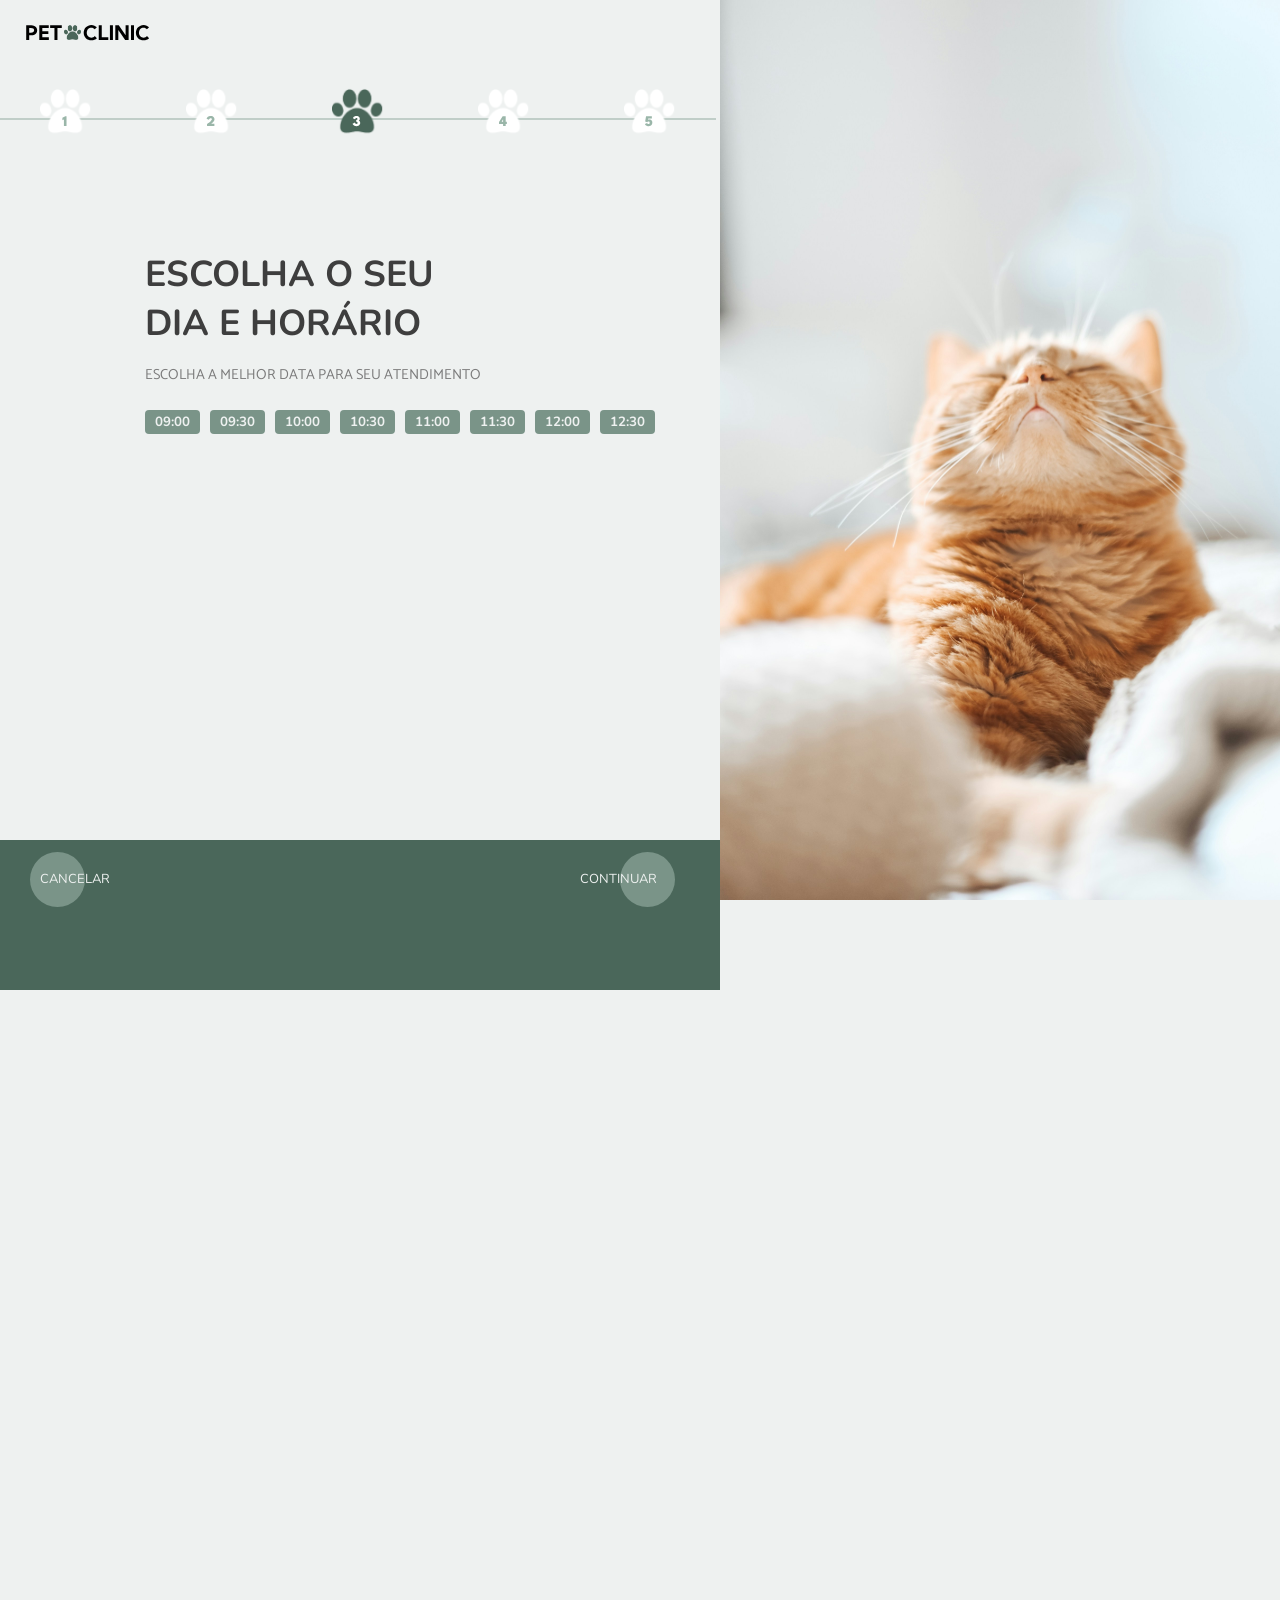
==== 04_horario/index.html @ 78d06949 "decimo_commit html e css da pagina 03 finalizada e atualizado e inicio da pagina 04" ====
<html lang="en">

<head>
  <meta charset="UTF-8">
  <meta name="viewport" content="width=device-width, initial-scale=1.0">
  <title>Escolha seu pet</title>
  <link rel="stylesheet" href="/04_horario/css/horario.css">
  <link rel="stylesheet" href="/css_padrao/global.css">



  <link rel="preconnect" href="https://fonts.googleapis.com">
  <link rel="preconnect" href="https://fonts.gstatic.com" crossorigin>
  <link href="https://fonts.googleapis.com/css2?family=Catamaran:wght@100..900&family=Nunito:ital,wght@0,200..1000;1,200..1000&display=swap" rel="stylesheet">
</head>

<body>
  <main class="container">

    <header class="menu">
      <img class="menu-logo" src="/imgs_padrao/logo.svg" alt="petclinic">
      <nav class="progresso">
        <ul class="ind-progresso">
          <li><img src="/imgs_padrao/pet01_claro.svg" alt=""></li>
          <li><img src="/imgs_padrao/profissional02_claro.svg" alt=""><br></li>
          <li><img src="/imgs_padrao/agendamento03_verde.svg" alt=""></li>
          <li><img src="/imgs_padrao/cadastro04_claro.svg" alt=""></li>
          <li><img src="/imgs_padrao/confirmacao05_claro.svg" alt=""></li>
        </ul>

        <hr class="linha-continua">

      </nav>
    </header>

    <div class="texto-central_02">
      <h1>ESCOLHA O SEU<br>DIA E HORÁRIO</h1>
      <p class="p1">ESCOLHA A MELHOR DATA PARA SEU ATENDIMENTO<p>
    </div>

    <img class="img-inicial" src="/04_horario/img/imagem01.svg" alt="">

    <section>
      <div class="horario">
      <button class="hora">09:00</button>
      <button class="hora">09:30</button>
      <button class="hora">10:00</button>
      <button class="hora">10:30</button>
      <button class="hora">11:00</button>
      <button class="hora">11:30</button>
      <button class="hora">12:00</button>
      <button class="hora">12:30</button>
      </div>
    </section>

    <footer>
      <div class="botoes">
        <span id="circulo-botao"></span>
        <button id="botao-cancelar">CANCELAR</button>
        <span id="circulo-botao2"></span>
        <button id="botao-continuar">CONTINUAR</button>
      </div>
    </footer>

  </main>
</body>

</html>
---- 04_horario/css/horario.css ----
/*Imagem lateral - imagem01*/

.img-inicial {
  height: 100vh;
  padding-left: 430px;
}
/*------------------------------*/

/*Barra de Horario*/

.horario {
  display: flex;
  flex-wrap: nowrap;
  gap: 10px;
  justify-content: end;
  padding-top: 410px;
  padding-left: 220px;
}

.hora {
  border: none;
  border-radius: 4px;
  padding: 3px 10px 3px 10px;
  background-color: #7a9488;
  font-family: Nunito, Arial, Helvetica, sans-serif;
  font-weight: bold;
  color: #eef1f0;
}
---- css_padrao/global.css ----
body {
  background: #dae4e0;
  overflow-y: hidden; /* retira a barra de rolagem vertical*/
  margin: 0;
  min-height: 100vh;
  }
/*------------------------------*/

/*Logo*/
.menu-logo {
  padding-top: 20px;
}

.menu-logo {
  margin-left: 25px;
  grid-column: 2;
  position: absolute;
}
/*------------------------------*/

/*Container Principal*/

.container {
  display: grid;
  min-height: 100vh; /* Garante que o grid ocupe toda a altura da tela */
  /* 12 colunas iguais distribuindo o espaço restante */
  grid-template-columns: repeat(10, 135px);
  gap: 10px;
  grid-template-rows: repeat(5, 1fr);
  /* Centraliza o layout na tela do navegador */
  position: relative;  
  background-color: #eef1f0;
  width: 1440px;
  margin: 0 auto;
}
/*------------------------------*/

/*Linha de progresso - Header*/

.progresso {
  display: flex;
  flex-wrap: wrap;
  width: 716px;
}

.ind-progresso {
  position: absolute;
  padding-top: 70px;
  display: flex;
  list-style-type: none;
  flex-flow: row;
  justify-content: space-between;
  width: 635px;
  z-index: 1;
}

.linha-continua {
  border: none;
  border-top: 2px solid #c0cec8;
  margin-top: 118px;
  width: 720px;
}

/*------------------------------*/

/*Texto Central*/
.texto-central {
  display: flex;
  flex-direction: column;
  width: 500px;
  height: 10px;
  font-family: Nunito, Arial, Helvetica, sans-serif;
  font-size: 18px;
  color: #3e3e3e;
  margin-top: 230px;
  padding: 150px 0 0 0;
}

.texto-central_02 {
  display: flex;
  flex-direction: column;
  width: 500px;
  height: 10px;
  font-family: Nunito, Arial, Helvetica, sans-serif;
  font-size: 18px;
  color: #3e3e3e;
  margin-top: 230px;
  padding: 10px 0 0 0;
}

.texto-central h1 {
  margin: 0;
  padding-bottom: 0;
  padding-top: 20px;
}

.texto-central_02 h1 {
  margin: 0;
  padding-bottom: 0;
  padding-top: 10px;
}

.p1 {
  font-family: Catamaran, Arial, Helvetica, sans-serif;
  font-size: 14.5px;
  color: #7a7a7a;
}

/*------------------------------*/

/*Barra inferior de cotinuidade - Footer*/
footer {
  position: absolute;
  display: flex;
  flex-flow: row;
  width: 720px;
  height: 150px;
  margin: 840px 0px 0px 0px;
  background-color: #4a675a;
  overflow-x: hidden;
}

#circulo-botao {
  position: absolute;
  z-index: 1;
  background-color: #7a9488;
  width: 55px;
  height: 55px;
  border-radius: 50%;
  margin: 12px 0 0 30px;
}

#circulo-botao2 {
  position: absolute;
  z-index: 1;
  background-color: #7a9488;
  width: 55px;
  height: 55px;
  border-radius: 50%;
  margin: 12px 0 0 500px;
}

#botao-continuar {
  position: relative;
  margin: 0;
  background-color: transparent;
  border-style: none;
  font-family: Nunito, Arial, Helvetica, sans-serif;
  color: #eef1f0;
  font-weight: 800px;
  font-size: 13px;
  padding-left: 460px;
  z-index: 1;
}

#botao-cancelar {
  position: relative;
  margin: 0;
  background-color: transparent;
  border-style: none;
  font-family: Nunito, Arial, Helvetica, sans-serif;
  color: #eef1f0;
  font-weight: 800px;
  font-size: 13px;
  padding-left: 40px;
  padding-top: 30px;
  z-index: 1;
}

/*------------------------------*/
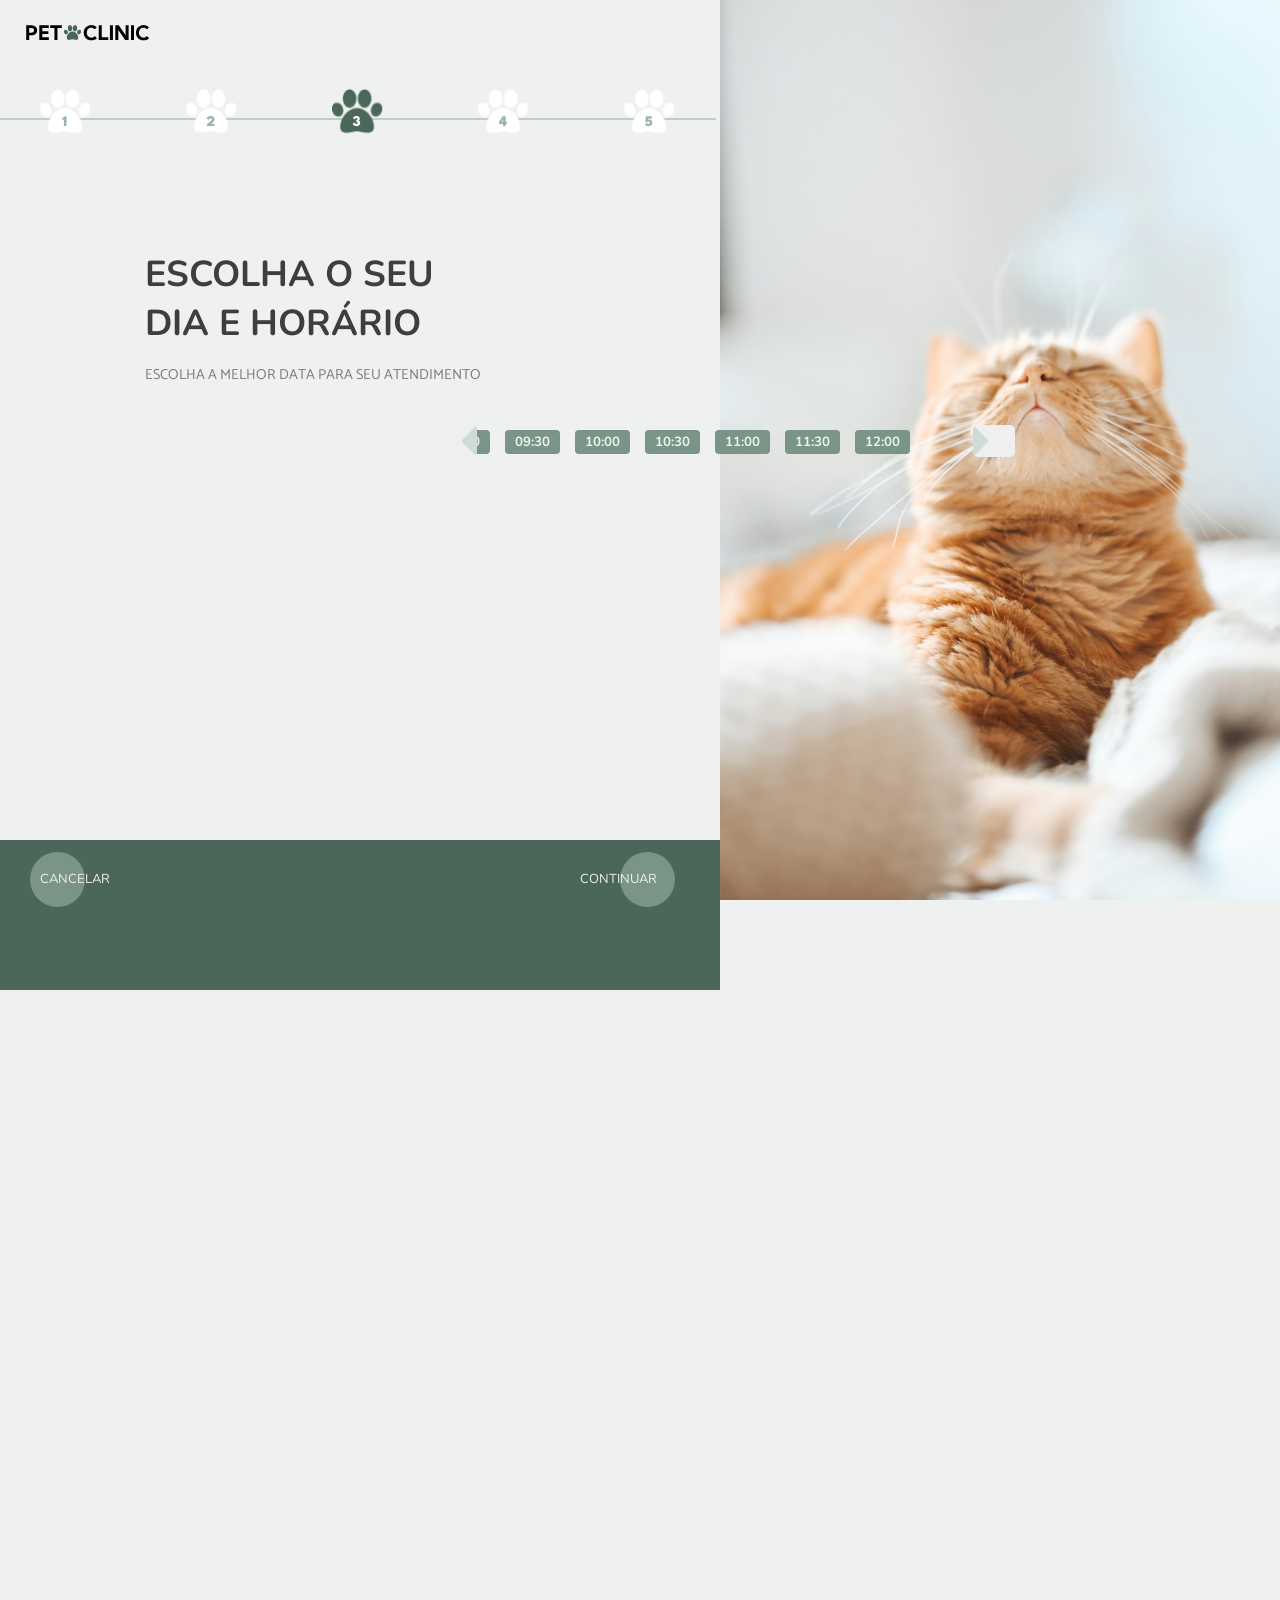
==== commit 75a629b4: "dec_primeiro_commit andamento da pagina 03, adicionando os horarios no html e css." ====
--- a/04_horario/index.html
+++ b/04_horario/index.html
@@ -35,22 +35,38 @@
 
     <div class="texto-central_02">
       <h1>ESCOLHA O SEU<br>DIA E HORÁRIO</h1>
-      <p class="p1">ESCOLHA A MELHOR DATA PARA SEU ATENDIMENTO<p>
+      <p class="p1">ESCOLHA A MELHOR DATA PARA SEU ATENDIMENTO
+      <p>
     </div>
 
     <img class="img-inicial" src="/04_horario/img/imagem01.svg" alt="">
 
     <section>
+
+      <div id="seta-hora">
+        <button class="seta-esquerda"></button>
+        <button class="seta-direita"></button>
+      </div>
+
       <div class="horario">
-      <button class="hora">09:00</button>
-      <button class="hora">09:30</button>
-      <button class="hora">10:00</button>
-      <button class="hora">10:30</button>
-      <button class="hora">11:00</button>
-      <button class="hora">11:30</button>
-      <button class="hora">12:00</button>
-      <button class="hora">12:30</button>
+        <div class="lista-hora">
+          <div class="hora-container">
+            <button class="hora">09:00</button>
+            <button class="hora">09:30</button>
+            <button class="hora">10:00</button>
+            <button class="hora">10:30</button>
+            <button class="hora">11:00</button>
+            <button class="hora">11:30</button>
+            <button class="hora">12:00</button>
+            <button class="hora">12:30</button>
+            <button class="hora">13:00</button>
+            <button class="hora">13:30</button>
+            <button class="hora">14:00</button>
+            <button class="hora">14:30</button>
+          </div>
+        </div>
       </div>
+
     </section>
 
     <footer>
--- a/04_horario/css/horario.css
+++ b/04_horario/css/horario.css
@@ -7,14 +7,25 @@
 /*------------------------------*/
 
 /*Barra de Horario*/
+.horario {
+  display: grid;
+  padding-top: 430px;
+  width: 480px;
+  justify-self: center;
+  padding-right: 230px;
+  position: relative;
+  z-index: 1;
+}
 
-.horario {
+.lista-hora {
   display: flex;
-  flex-wrap: nowrap;
-  gap: 10px;
-  justify-content: end;
-  padding-top: 410px;
-  padding-left: 220px;
+  flex-wrap: wrap;
+  overflow: hidden;
+}
+
+.hora-container {
+  display: flex;
+  gap: 15px;
 }
 
 .hora {
@@ -26,3 +37,35 @@
   font-weight: bold;
   color: #eef1f0;
 }
+
+#seta-hora {
+  display: flex;
+  flex-wrap: wrap;
+  justify-content: space-between;
+  width: 580px;
+  position: absolute;
+  z-index: 2;
+  padding-top: 425px;
+  justify-self: center;
+  padding-right: 230px;
+}
+
+.seta-direita {
+  width: 0;
+  height: 0;
+  border-right: 15px solid transparent;
+  border-top: 15px solid transparent;
+  border-bottom: 15px solid transparent;
+  border-left: 15px solid #cedcd5;
+  border-radius: 5px;
+}
+
+.seta-esquerda {
+  width: 0;
+  height: 0;
+  border-left: 15px solid transparent;
+  border-top: 15px solid transparent;
+  border-bottom: 15px solid transparent;
+  border-right: 15px solid #cedcd5;
+  border-radius: 5px;
+}
